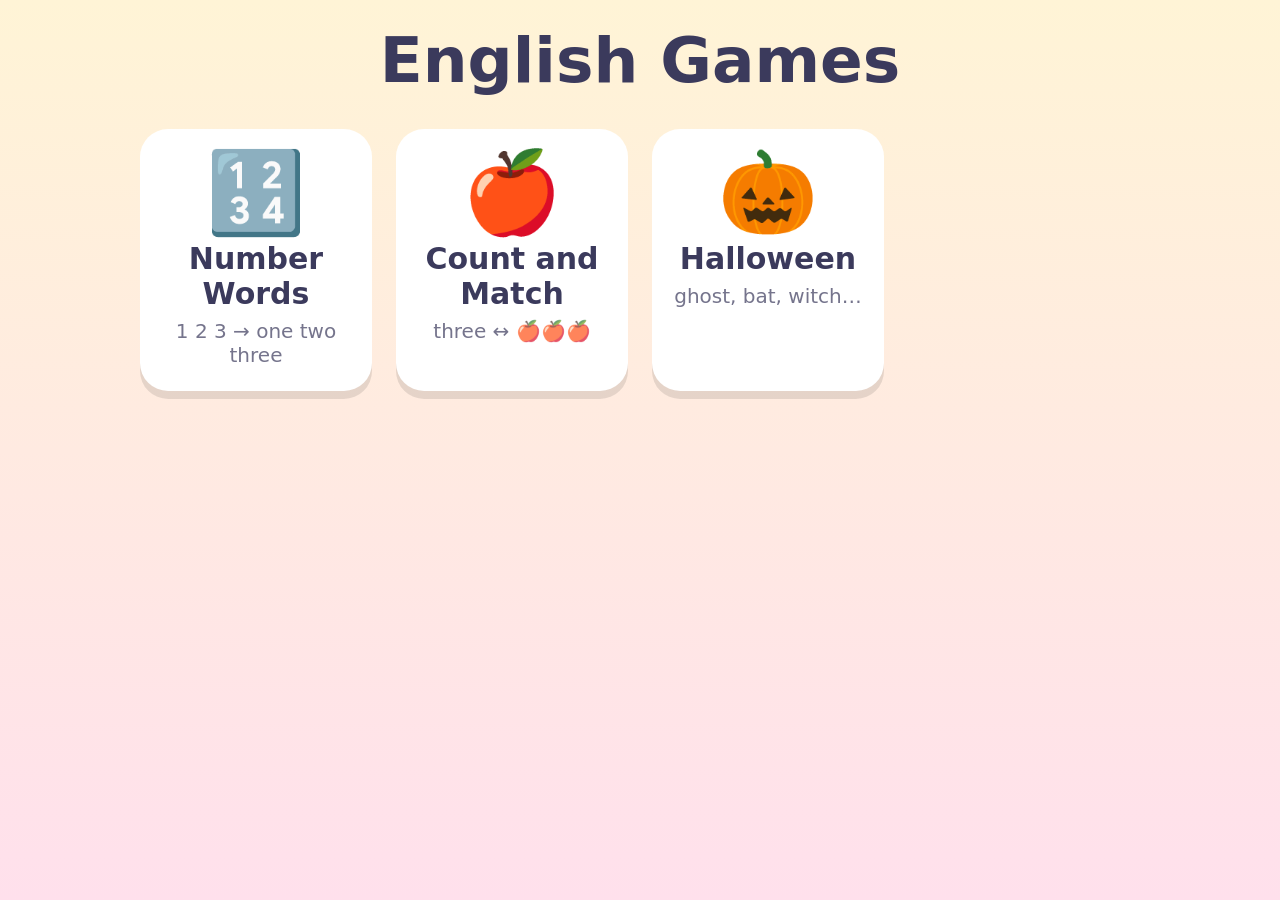
==== index.html @ 6da09826 "Add three number and Halloween games with shared kit - number-words: build the words one to ten from" ====
<!doctype html>
<html lang="en">
<head>
  <meta charset="utf-8">
  <meta name="viewport" content="width=device-width, initial-scale=1, viewport-fit=cover">
  <meta name="apple-mobile-web-app-capable" content="yes">
  <meta name="mobile-web-app-capable" content="yes">
  <title>English Games</title>
  <style>
    * { box-sizing: border-box; }
    html, body { margin: 0; min-height: 100%; }
    body {
      min-height: 100vh;
      min-height: 100dvh;
      padding: calc(24px + env(safe-area-inset-top)) calc(16px + env(safe-area-inset-right)) calc(24px + env(safe-area-inset-bottom)) calc(16px + env(safe-area-inset-left));
      background: linear-gradient(180deg, #fff4d6, #ffe0ec);
      color: #3b3a5c;
      font-family: "Chalkboard SE", "Comic Sans MS", "Comic Neue", "Trebuchet MS", system-ui, sans-serif;
      text-align: center;
      touch-action: manipulation;
      user-select: none;
      -webkit-user-select: none;
      -webkit-touch-callout: none;
      -webkit-tap-highlight-color: transparent;
      overscroll-behavior: none;
    }
    h1 { margin: 0 0 32px; font-size: clamp(36px, 7vmin, 64px); }
    .games {
      display: grid;
      grid-template-columns: repeat(auto-fill, minmax(220px, 1fr));
      gap: 24px;
      max-width: 1000px;
      margin: 0 auto;
    }
    .game {
      display: flex;
      flex-direction: column;
      align-items: center;
      gap: 8px;
      padding: 24px 16px;
      border-radius: 28px;
      background: #fff;
      box-shadow: 0 8px 0 rgba(0, 0, 0, 0.1);
      color: inherit;
      text-decoration: none;
      transition: transform 0.08s;
    }
    .game:active { transform: translateY(5px); box-shadow: 0 3px 0 rgba(0, 0, 0, 0.1); }
    .icon { font-size: 80px; line-height: 1; }
    .name { font-size: 30px; font-weight: bold; }
    .what { font-size: 20px; opacity: 0.7; }
  </style>
</head>
<body>
  <h1>English Games</h1>
  <nav class="games">
    <a class="game" href="number-words/index.html">
      <span class="icon" aria-hidden="true">🔢</span>
      <span class="name">Number Words</span>
      <span class="what">1 2 3 → one two three</span>
    </a>
    <a class="game" href="count-and-match/index.html">
      <span class="icon" aria-hidden="true">🍎</span>
      <span class="name">Count and Match</span>
      <span class="what">three ↔ 🍎🍎🍎</span>
    </a>
    <a class="game" href="halloween-words/index.html">
      <span class="icon" aria-hidden="true">🎃</span>
      <span class="name">Halloween</span>
      <span class="what">ghost, bat, witch…</span>
    </a>
  </nav>
</body>
</html>
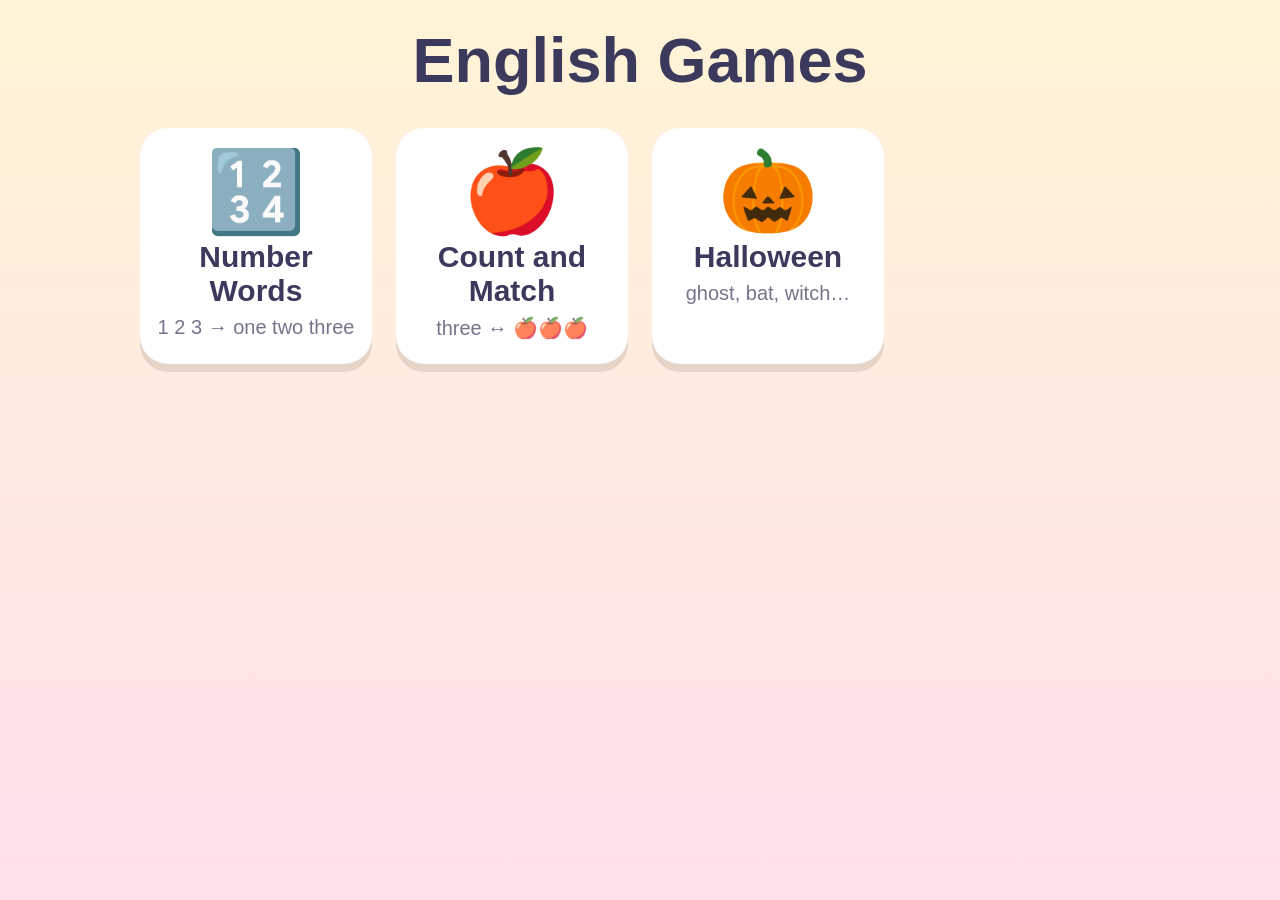
==== commit 7c761e68: "Use Helvetica for all text Co-Authored-By: Claude Opus 5.5 <noreply@anthropic.com> Claude-Session: h" ====
--- a/index.html
+++ b/index.html
@@ -15,7 +15,7 @@
       padding: calc(24px + env(safe-area-inset-top)) calc(16px + env(safe-area-inset-right)) calc(24px + env(safe-area-inset-bottom)) calc(16px + env(safe-area-inset-left));
       background: linear-gradient(180deg, #fff4d6, #ffe0ec);
       color: #3b3a5c;
-      font-family: "Chalkboard SE", "Comic Sans MS", "Comic Neue", "Trebuchet MS", system-ui, sans-serif;
+      font-family: "Helvetica Neue", Helvetica, Arial, sans-serif;
       text-align: center;
       touch-action: manipulation;
       user-select: none;
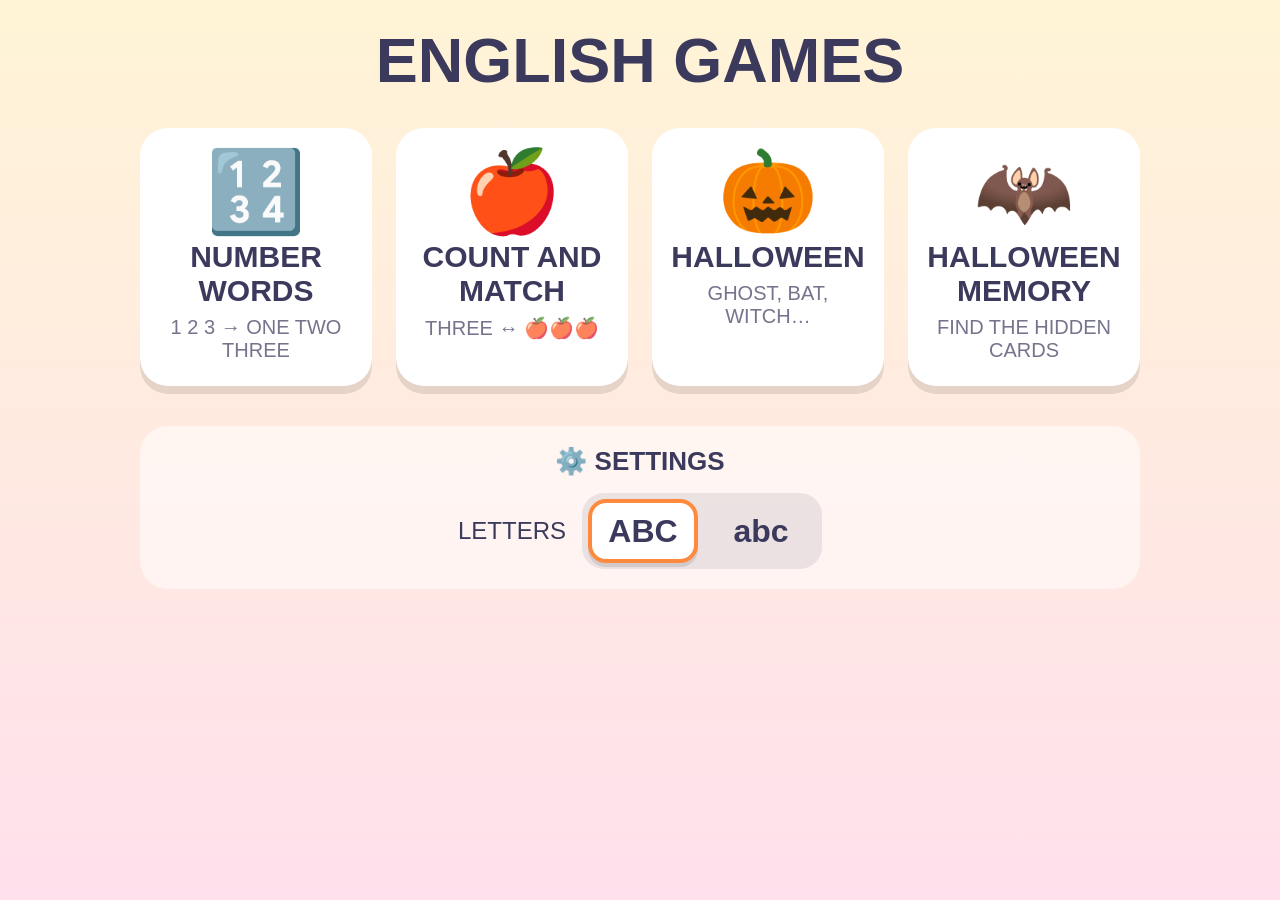
==== commit 2b6182e9: "Add Halloween Memory, letter-case setting and no-cache dev server - halloween-memory: new game. Card" ====
--- a/index.html
+++ b/index.html
@@ -6,6 +6,7 @@
   <meta name="apple-mobile-web-app-capable" content="yes">
   <meta name="mobile-web-app-capable" content="yes">
   <title>English Games</title>
+  <script src="shared/settings.js"></script>
   <style>
     * { box-sizing: border-box; }
     html, body { margin: 0; min-height: 100%; }
@@ -17,6 +18,7 @@
       color: #3b3a5c;
       font-family: "Helvetica Neue", Helvetica, Arial, sans-serif;
       text-align: center;
+      text-transform: uppercase;
       touch-action: manipulation;
       user-select: none;
       -webkit-user-select: none;
@@ -24,6 +26,7 @@
       -webkit-tap-highlight-color: transparent;
       overscroll-behavior: none;
     }
+    html[data-letter-case="lower"] body { text-transform: lowercase; }
     h1 { margin: 0 0 32px; font-size: clamp(36px, 7vmin, 64px); }
     .games {
       display: grid;
@@ -49,6 +52,51 @@
     .icon { font-size: 80px; line-height: 1; }
     .name { font-size: 30px; font-weight: bold; }
     .what { font-size: 20px; opacity: 0.7; }
+
+    /* ---------- Settings ---------- */
+    .settings {
+      max-width: 1000px;
+      margin: 40px auto 0;
+      padding: 20px 16px;
+      border-radius: 28px;
+      background: rgba(255, 255, 255, 0.55);
+    }
+    .settings h2 { margin: 0 0 16px; font-size: 26px; }
+    .setting {
+      display: flex;
+      flex-wrap: wrap;
+      align-items: center;
+      justify-content: center;
+      gap: 16px;
+      font-size: 24px;
+    }
+    .choice {
+      display: flex;
+      gap: 8px;
+      padding: 6px;
+      border-radius: 22px;
+      background: rgba(59, 58, 92, 0.1);
+    }
+    .choice button {
+      min-width: 110px;
+      height: 64px;
+      border: 4px solid transparent;
+      border-radius: 18px;
+      background: transparent;
+      color: inherit;
+      font-family: inherit;
+      font-size: 32px;
+      font-weight: bold;
+      text-transform: none; /* show "ABC" and "abc" exactly as written */
+      cursor: pointer;
+      transition: transform 0.08s;
+    }
+    .choice button:active { transform: scale(0.95); }
+    .choice button[aria-pressed="true"] {
+      background: #fff;
+      border-color: #ff8a3d;
+      box-shadow: 0 4px 0 rgba(0, 0, 0, 0.1);
+    }
   </style>
 </head>
 <body>
@@ -69,6 +117,40 @@
       <span class="name">Halloween</span>
       <span class="what">ghost, bat, witch…</span>
     </a>
+    <a class="game" href="halloween-memory/index.html">
+      <span class="icon" aria-hidden="true">🦇</span>
+      <span class="name">Halloween Memory</span>
+      <span class="what">find the hidden cards</span>
+    </a>
   </nav>
+
+  <!-- Settings for all games (saved in this browser) -->
+  <section class="settings" aria-labelledby="settings-title">
+    <h2 id="settings-title">⚙️ Settings</h2>
+    <div class="setting">
+      <span id="case-label">Letters</span>
+      <div class="choice" role="group" aria-labelledby="case-label">
+        <button type="button" data-case="upper" aria-label="Uppercase letters">ABC</button>
+        <button type="button" data-case="lower" aria-label="Lowercase letters">abc</button>
+      </div>
+    </div>
+  </section>
+
+  <script>
+    (function () {
+      "use strict";
+      const buttons = document.querySelectorAll(".choice button[data-case]");
+      function render() {
+        const current = Settings.getLetterCase();
+        buttons.forEach((b) => b.setAttribute("aria-pressed", String(b.dataset.case === current)));
+      }
+      buttons.forEach((b) => b.addEventListener("click", () => {
+        Settings.setLetterCase(b.dataset.case);
+        render();
+      }));
+      window.addEventListener("pageshow", render);
+      render();
+    })();
+  </script>
 </body>
 </html>
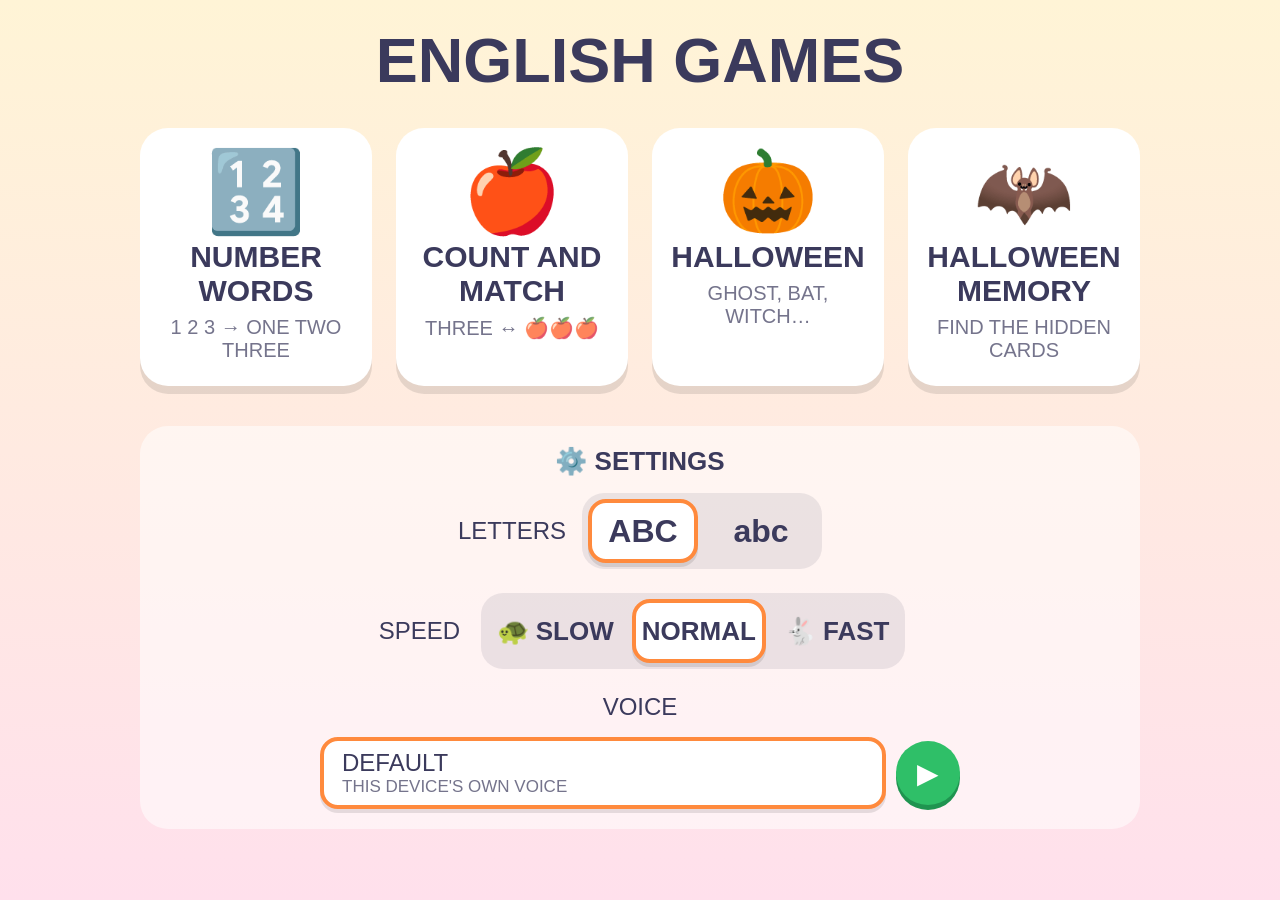
==== commit 6085140e: "Add voice and speed settings; space before each spoken word - Settings on the games list: Voice (the" ====
--- a/index.html
+++ b/index.html
@@ -97,6 +97,61 @@
       border-color: #ff8a3d;
       box-shadow: 0 4px 0 rgba(0, 0, 0, 0.1);
     }
+    .choice button.follow-case { text-transform: inherit; font-size: 26px; }
+    .setting + .setting { margin-top: 24px; }
+    .setting-label { min-width: 90px; }
+
+    /* Voice list: pick a voice, ▶ to hear a sample */
+    .setting-voice { flex-direction: column; }
+    .voices {
+      display: flex;
+      flex-direction: column;
+      gap: 10px;
+      width: min(100%, 640px);
+    }
+    .voice-row { display: flex; gap: 10px; }
+    .voice-pick {
+      flex: 1;
+      min-width: 0;
+      min-height: 64px;
+      padding: 8px 18px;
+      border: 4px solid transparent;
+      border-radius: 18px;
+      background: rgba(255, 255, 255, 0.7);
+      color: inherit;
+      font-family: inherit;
+      font-size: 24px;
+      text-align: left;
+      text-transform: inherit;
+      overflow-wrap: anywhere;
+      cursor: pointer;
+      transition: transform 0.08s;
+    }
+    .voice-pick:active { transform: scale(0.98); }
+    .voice-pick[aria-pressed="true"] {
+      background: #fff;
+      border-color: #ff8a3d;
+      box-shadow: 0 4px 0 rgba(0, 0, 0, 0.1);
+    }
+    .voice-name { text-transform: none; } /* exactly as the device reports it */
+    .voice-pick small { display: block; font-size: 17px; opacity: 0.7; }
+    .voice-play {
+      width: 64px;
+      height: 64px;
+      flex: none;
+      align-self: center;
+      border: 0;
+      border-radius: 50%;
+      background: #2fbf68;
+      box-shadow: 0 5px 0 #1f9450;
+      color: #fff;
+      font-size: 28px;
+      padding-left: 5px; /* optically centre the ▶ */
+      cursor: pointer;
+      transition: transform 0.08s;
+    }
+    .voice-play:active { transform: translateY(4px); box-shadow: 0 1px 0 #1f9450; }
+    .note { margin: 4px 0 0; font-size: 18px; opacity: 0.8; }
   </style>
 </head>
 <body>
@@ -128,28 +183,131 @@
   <section class="settings" aria-labelledby="settings-title">
     <h2 id="settings-title">⚙️ Settings</h2>
     <div class="setting">
-      <span id="case-label">Letters</span>
+      <span id="case-label" class="setting-label">Letters</span>
       <div class="choice" role="group" aria-labelledby="case-label">
         <button type="button" data-case="upper" aria-label="Uppercase letters">ABC</button>
         <button type="button" data-case="lower" aria-label="Lowercase letters">abc</button>
       </div>
     </div>
+    <div class="setting">
+      <span id="speed-label" class="setting-label">Speed</span>
+      <div class="choice" role="group" aria-labelledby="speed-label">
+        <button type="button" class="follow-case" data-speed="slow">🐢 slow</button>
+        <button type="button" class="follow-case" data-speed="normal">normal</button>
+        <button type="button" class="follow-case" data-speed="fast">🐇 fast</button>
+      </div>
+    </div>
+    <div class="setting setting-voice">
+      <span id="voice-label" class="setting-label">Voice</span>
+      <div id="voices" class="voices" role="group" aria-labelledby="voice-label"></div>
+      <p id="voice-note" class="note" hidden>The voice chosen before isn't on this device, so Default is used.</p>
+    </div>
   </section>
 
+  <script src="shared/kit.js"></script>
   <script>
     (function () {
       "use strict";
-      const buttons = document.querySelectorAll(".choice button[data-case]");
-      function render() {
+      const SAMPLE = "one, two, three, ghost";
+      const caseButtons = document.querySelectorAll(".choice button[data-case]");
+      const speedButtons = document.querySelectorAll(".choice button[data-speed]");
+      const voiceList = document.getElementById("voices");
+      const voiceNote = document.getElementById("voice-note");
+
+      // ---------- Letters ----------
+      function renderCase() {
         const current = Settings.getLetterCase();
-        buttons.forEach((b) => b.setAttribute("aria-pressed", String(b.dataset.case === current)));
-      }
-      buttons.forEach((b) => b.addEventListener("click", () => {
+        caseButtons.forEach((b) => b.setAttribute("aria-pressed", String(b.dataset.case === current)));
+      }
+      caseButtons.forEach((b) => b.addEventListener("click", () => {
         Settings.setLetterCase(b.dataset.case);
-        render();
+        renderCase();
       }));
-      window.addEventListener("pageshow", render);
-      render();
+
+      // ---------- Speed ----------
+      function renderSpeed() {
+        const current = Settings.getSpeed();
+        speedButtons.forEach((b) => b.setAttribute("aria-pressed", String(b.dataset.speed === current)));
+      }
+      speedButtons.forEach((b) => b.addEventListener("click", () => {
+        Settings.setSpeed(b.dataset.speed);
+        renderSpeed();
+      }));
+
+      // ---------- Voice ----------
+      // One row per British English voice on this device, plus "Default" at the top.
+      function voiceRow(uri, label, detail) {
+        const row = document.createElement("div");
+        row.className = "voice-row";
+
+        const pickBtn = document.createElement("button");
+        pickBtn.type = "button";
+        pickBtn.className = "voice-pick";
+        pickBtn.dataset.voice = uri;
+        pickBtn.append(label);
+        if (detail) {
+          const small = document.createElement("small");
+          small.append(detail);
+          pickBtn.appendChild(small);
+        }
+        pickBtn.addEventListener("click", () => {
+          Settings.setVoice(uri);
+          renderVoices();
+        });
+
+        const playBtn = document.createElement("button");
+        playBtn.type = "button";
+        playBtn.className = "voice-play";
+        playBtn.textContent = "▶";
+        playBtn.setAttribute("aria-label", "Hear " + (uri ? label.textContent : "Default"));
+        playBtn.addEventListener("click", () => {
+          Kit.speakWith({ voice: uri, speed: Settings.getSpeed() }, SAMPLE);
+        });
+
+        row.append(pickBtn, playBtn);
+        return row;
+      }
+
+      function nameSpan(text) {
+        const span = document.createElement("span");
+        span.className = "voice-name";
+        span.textContent = text;
+        return span;
+      }
+
+      function renderVoices() {
+        const voices = Settings.britishVoices();
+        const saved = Settings.getVoice();
+        const savedHere = !saved || voices.some((v) => v.voiceURI === saved);
+        const selected = savedHere ? saved : "";
+
+        voiceList.innerHTML = "";
+        // Default: a known good British voice if there is one, otherwise the device's own
+        const def = Kit.defaultVoice();
+        const defLabel = document.createElement("span");
+        defLabel.textContent = "Default";
+        voiceList.appendChild(voiceRow("", defLabel, def ? nameSpan(def.name) : "This device's own voice"));
+        voices.forEach((v) => voiceList.appendChild(voiceRow(v.voiceURI, nameSpan(v.name), null)));
+
+        voiceList.querySelectorAll(".voice-pick").forEach((b) => {
+          b.setAttribute("aria-pressed", String(b.dataset.voice === selected));
+        });
+        // Only mention the missing voice once the device has listed its voices
+        voiceNote.hidden = savedHere || voices.length === 0;
+      }
+
+      if ("speechSynthesis" in window) {
+        // Some browsers fill in the list a moment after the page opens
+        speechSynthesis.addEventListener("voiceschanged", renderVoices);
+      }
+
+      function renderAll() {
+        renderCase();
+        renderSpeed();
+        renderVoices();
+      }
+      window.addEventListener("pageshow", renderAll);
+      renderAll();
     })();
   </script>
 </body>
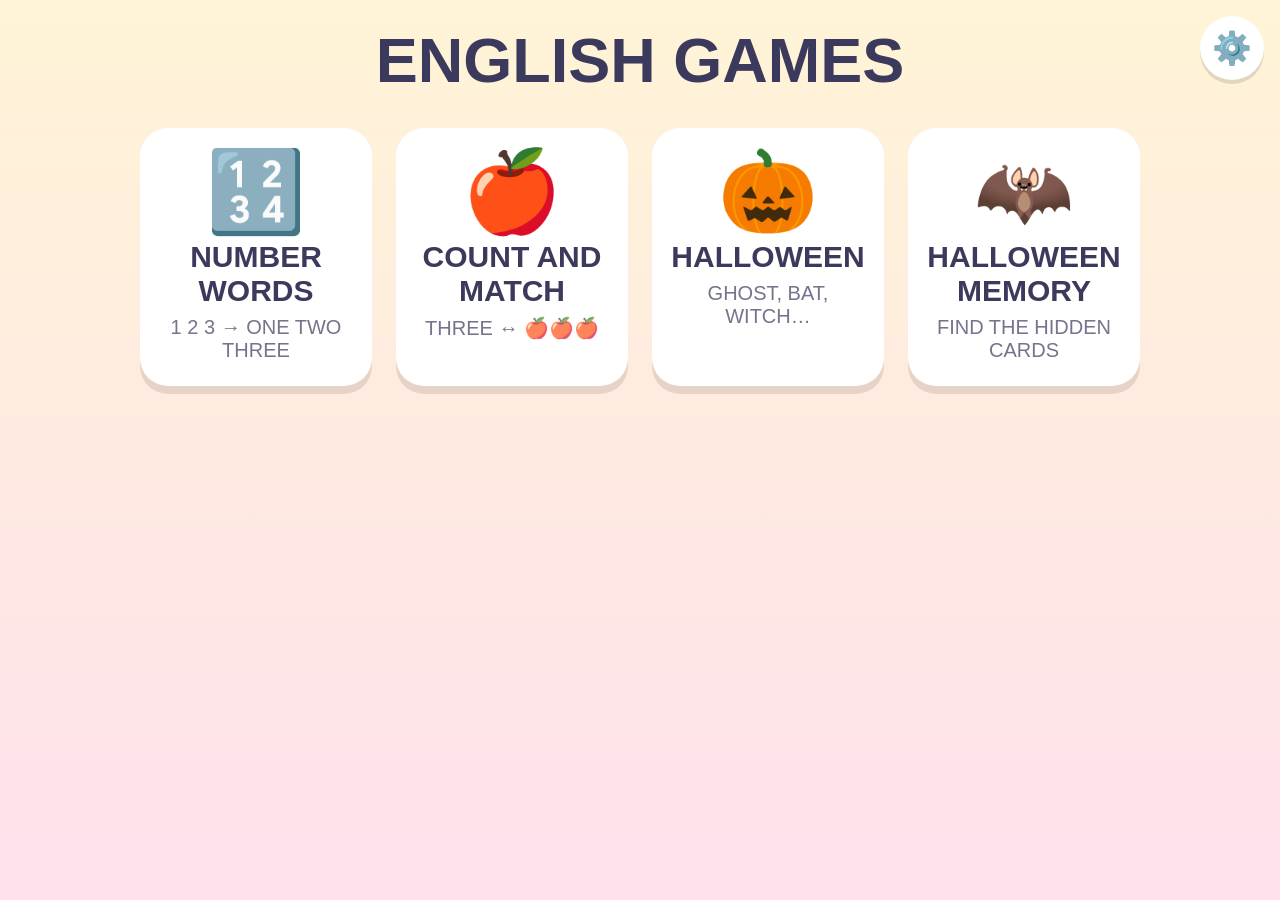
==== commit c5427aea: "Settings behind a gear button; one voice per name - Games list: Settings (letters, speed, voice) now" ====
--- a/index.html
+++ b/index.html
@@ -53,15 +53,57 @@
     .name { font-size: 30px; font-weight: bold; }
     .what { font-size: 20px; opacity: 0.7; }
 
-    /* ---------- Settings ---------- */
+    /* ---------- Settings: ⚙️ button and panel ---------- */
+    h1 { padding: 0 80px; } /* keep the title clear of the ⚙️ button */
+    .settings-btn {
+      position: absolute;
+      top: calc(16px + env(safe-area-inset-top));
+      right: calc(16px + env(safe-area-inset-right));
+      width: 64px;
+      height: 64px;
+      display: grid;
+      place-items: center;
+      border: 0;
+      border-radius: 50%;
+      background: #fff;
+      box-shadow: 0 4px 0 rgba(0, 0, 0, 0.12);
+      font-size: 32px;
+      cursor: pointer;
+      transition: transform 0.08s;
+    }
+    .settings-btn:active { transform: translateY(3px) scale(0.95); }
     .settings {
-      max-width: 1000px;
-      margin: 40px auto 0;
-      padding: 20px 16px;
+      position: relative;
+      width: min(760px, calc(100vw - 32px));
+      max-height: calc(100dvh - 48px);
+      padding: 24px 20px 28px;
+      border: 0;
       border-radius: 28px;
-      background: rgba(255, 255, 255, 0.55);
-    }
-    .settings h2 { margin: 0 0 16px; font-size: 26px; }
+      background: #fffaf0;
+      color: inherit;
+      text-transform: inherit;
+      box-shadow: 0 12px 40px rgba(0, 0, 0, 0.35);
+      overflow-y: auto;
+      -webkit-overflow-scrolling: touch;
+      overscroll-behavior: contain;
+    }
+    .settings::backdrop { background: rgba(20, 14, 50, 0.6); }
+    .settings h2 { margin: 4px 64px 20px; font-size: 30px; }
+    .settings-close {
+      position: absolute;
+      top: 12px;
+      right: 12px;
+      width: 56px;
+      height: 56px;
+      border: 0;
+      border-radius: 50%;
+      background: #ece6f5;
+      color: inherit;
+      font-size: 28px;
+      line-height: 1;
+      cursor: pointer;
+    }
+    .settings-close:active { transform: scale(0.94); }
     .setting {
       display: flex;
       flex-wrap: wrap;
@@ -117,7 +159,7 @@
       padding: 8px 18px;
       border: 4px solid transparent;
       border-radius: 18px;
-      background: rgba(255, 255, 255, 0.7);
+      background: #f1ecf7;
       color: inherit;
       font-family: inherit;
       font-size: 24px;
@@ -155,6 +197,7 @@
   </style>
 </head>
 <body>
+  <button id="open-settings" class="settings-btn" type="button" aria-label="Settings" aria-haspopup="dialog">⚙️</button>
   <h1>English Games</h1>
   <nav class="games">
     <a class="game" href="number-words/index.html">
@@ -180,7 +223,8 @@
   </nav>
 
   <!-- Settings for all games (saved in this browser) -->
-  <section class="settings" aria-labelledby="settings-title">
+  <dialog id="settings" class="settings" aria-labelledby="settings-title">
+    <button id="close-settings" class="settings-close" type="button" aria-label="Close">✕</button>
     <h2 id="settings-title">⚙️ Settings</h2>
     <div class="setting">
       <span id="case-label" class="setting-label">Letters</span>
@@ -202,7 +246,7 @@
       <div id="voices" class="voices" role="group" aria-labelledby="voice-label"></div>
       <p id="voice-note" class="note" hidden>The voice chosen before isn't on this device, so Default is used.</p>
     </div>
-  </section>
+  </dialog>
 
   <script src="shared/kit.js"></script>
   <script>
@@ -235,15 +279,16 @@
       }));
 
       // ---------- Voice ----------
-      // One row per British English voice on this device, plus "Default" at the top.
-      function voiceRow(uri, label, detail) {
+      // One row per British English voice name on this device, plus "Default" at the top.
+      // `name` is what gets saved ("" = Default); the games use the best version of it.
+      function voiceRow(name, label, detail) {
         const row = document.createElement("div");
         row.className = "voice-row";
 
         const pickBtn = document.createElement("button");
         pickBtn.type = "button";
         pickBtn.className = "voice-pick";
-        pickBtn.dataset.voice = uri;
+        pickBtn.dataset.voice = name;
         pickBtn.append(label);
         if (detail) {
           const small = document.createElement("small");
@@ -251,7 +296,7 @@
           pickBtn.appendChild(small);
         }
         pickBtn.addEventListener("click", () => {
-          Settings.setVoice(uri);
+          Settings.setVoice(name);
           renderVoices();
         });
 
@@ -259,9 +304,9 @@
         playBtn.type = "button";
         playBtn.className = "voice-play";
         playBtn.textContent = "▶";
-        playBtn.setAttribute("aria-label", "Hear " + (uri ? label.textContent : "Default"));
+        playBtn.setAttribute("aria-label", "Hear " + (name || "Default"));
         playBtn.addEventListener("click", () => {
-          Kit.speakWith({ voice: uri, speed: Settings.getSpeed() }, SAMPLE);
+          Kit.speakWith({ voice: name, speed: Settings.getSpeed() }, SAMPLE);
         });
 
         row.append(pickBtn, playBtn);
@@ -278,8 +323,9 @@
       function renderVoices() {
         const voices = Settings.britishVoices();
         const saved = Settings.getVoice();
-        const savedHere = !saved || voices.some((v) => v.voiceURI === saved);
-        const selected = savedHere ? saved : "";
+        const savedVoice = Settings.voiceFor(saved); // also finds a voice saved by an older version
+        const savedHere = !saved || !!savedVoice;
+        const selected = savedVoice ? savedVoice.name : "";
 
         voiceList.innerHTML = "";
         // Default: a known good British voice if there is one, otherwise the device's own
@@ -287,7 +333,8 @@
         const defLabel = document.createElement("span");
         defLabel.textContent = "Default";
         voiceList.appendChild(voiceRow("", defLabel, def ? nameSpan(def.name) : "This device's own voice"));
-        voices.forEach((v) => voiceList.appendChild(voiceRow(v.voiceURI, nameSpan(v.name), null)));
+        // One row per name (Settings.britishVoices() keeps the best version of each)
+        voices.forEach((v) => voiceList.appendChild(voiceRow(v.name, nameSpan(v.name), null)));
 
         voiceList.querySelectorAll(".voice-pick").forEach((b) => {
           b.setAttribute("aria-pressed", String(b.dataset.voice === selected));
@@ -308,6 +355,27 @@
       }
       window.addEventListener("pageshow", renderAll);
       renderAll();
+
+      // ---------- Opening and closing the panel ----------
+      const panel = document.getElementById("settings");
+      document.getElementById("open-settings").addEventListener("click", () => {
+        renderAll();
+        if (panel.showModal) panel.showModal();
+        else panel.setAttribute("open", "");
+      });
+      function closePanel() {
+        if (panel.close) panel.close();
+        else panel.removeAttribute("open");
+      }
+      document.getElementById("close-settings").addEventListener("click", closePanel);
+      // Tapping the dark area around the panel also closes it. (The panel has its own
+      // padding, so check the tap position rather than just the clicked element.)
+      panel.addEventListener("click", (e) => {
+        if (e.target !== panel) return;
+        const r = panel.getBoundingClientRect();
+        const outside = e.clientX < r.left || e.clientX > r.right || e.clientY < r.top || e.clientY > r.bottom;
+        if (outside) closePanel();
+      });
     })();
   </script>
 </body>
